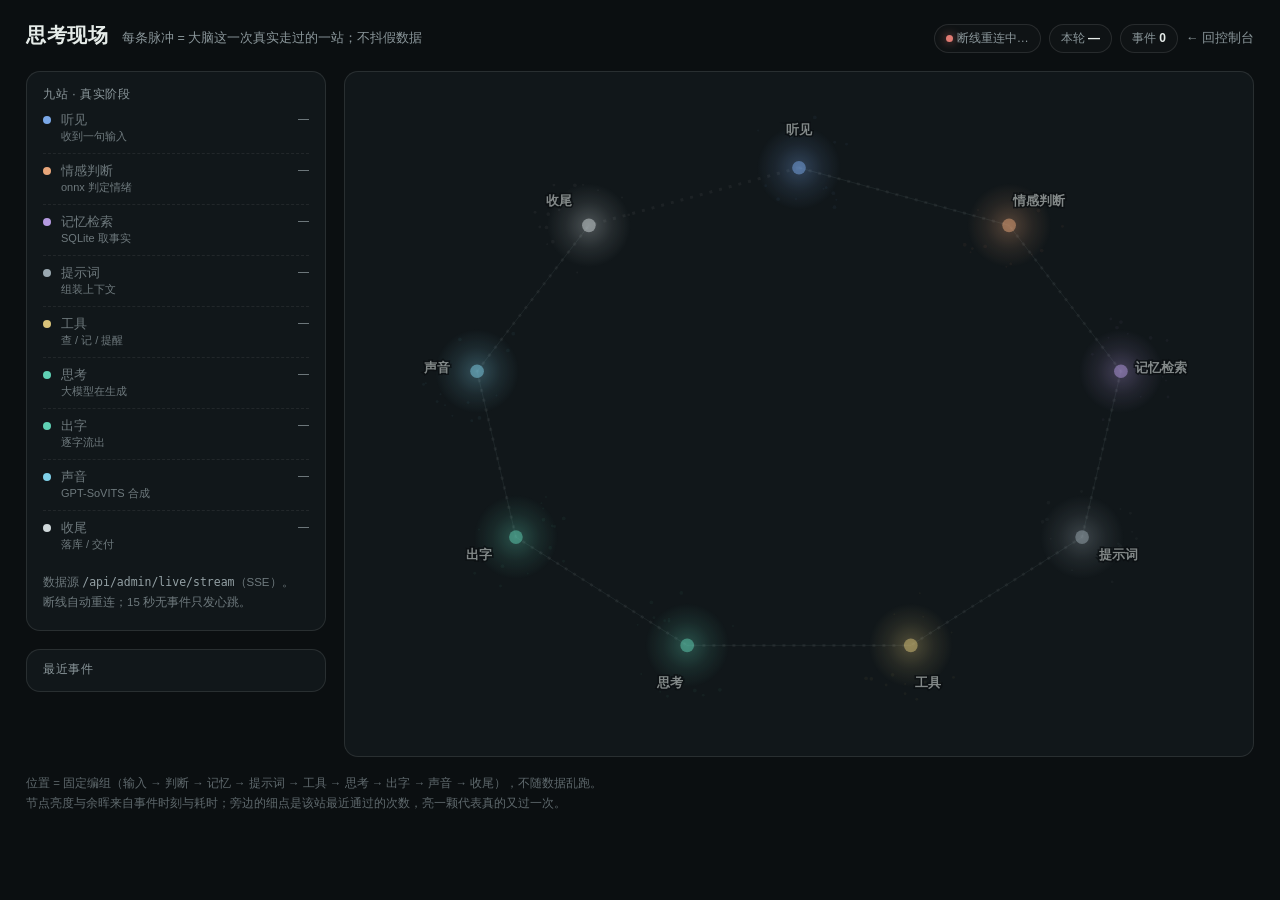
==== web/brain.html @ 8097867c "feat(观察-02): 新增「思考现场」脑图页——九站固定编组，脉冲与亮度只由真实事件驱动，带余晖与控制台入口" ====
<!DOCTYPE html>
<html lang="zh-CN">
<head>
<meta charset="utf-8">
<meta name="viewport" content="width=device-width, initial-scale=1">
<title>思考现场 · 神经联络</title>
<style>
  :root {
    --bg: #0b0f11;
    --panel: #11171a;
    --line: rgba(255, 255, 255, .10);
    --ink: #e6ece9;
    --muted: #8b979b;
    --accent: #5fd0b4;
    --warm: #e8a67a;
    --cool: #7aa8e8;
  }
  * { box-sizing: border-box; }
  body {
    margin: 0; background: var(--bg); color: var(--ink);
    font-family: -apple-system, "Segoe UI", "Microsoft YaHei", sans-serif;
    -webkit-font-smoothing: antialiased;
  }
  .wrap { max-width: 1560px; margin: 0 auto; padding: 22px 26px 34px; }
  .head { display: flex; align-items: baseline; gap: 14px; flex-wrap: wrap; }
  .head h1 { margin: 0; font-size: 20px; letter-spacing: .5px; font-weight: 650; }
  .head .sub { color: var(--muted); font-size: 12.5px; }
  .head .right { margin-left: auto; display: flex; gap: 8px; align-items: center; }
  .pill {
    border: 1px solid var(--line); border-radius: 999px; padding: 5px 11px;
    font-size: 12px; color: var(--muted); font-variant-numeric: tabular-nums;
    background: rgba(255,255,255,.02);
  }
  .pill b { color: var(--ink); font-weight: 600; }
  .dot { display: inline-block; width: 7px; height: 7px; border-radius: 50%; background: #6b7478; }
  .dot.on { background: var(--accent); box-shadow: 0 0 10px rgba(95,208,180,.8); }
  .dot.err { background: #e07a72; box-shadow: 0 0 10px rgba(224,122,114,.7); }
  a.back { color: var(--muted); text-decoration: none; font-size: 12.5px; }
  a.back:hover { color: var(--ink); }

  .layout { display: grid; grid-template-columns: 300px minmax(0, 1fr); gap: 18px; margin-top: 18px; }
  .panel {
    background: var(--panel); border: 1px solid var(--line); border-radius: 14px;
    overflow: hidden;
  }
  .stage { position: relative; }
  #atlas { display: block; width: 100%; height: min(76vh, 820px); }
  .legend { padding: 14px 16px 18px; }
  .legend .t { font-size: 12px; letter-spacing: .6px; color: var(--muted); text-transform: uppercase; }
  .row {
    display: grid; grid-template-columns: 10px 1fr auto; gap: 8px; align-items: start;
    padding: 9px 0; border-bottom: 1px dashed rgba(255,255,255,.07);
  }
  .row:last-child { border-bottom: 0; }
  .row .sw { width: 8px; height: 8px; border-radius: 50%; margin-top: 4px; }
  .row .nm { font-size: 12.5px; }
  .row .val { font-size: 11.5px; color: var(--muted); text-align: right; max-width: 130px;
    overflow: hidden; text-overflow: ellipsis; white-space: nowrap; font-variant-numeric: tabular-nums; }
  .row.idle .nm { color: #6e797d; }
  .where { margin-top: 12px; font-size: 11.5px; color: #6e797d; line-height: 1.7; }
  .where code { color: #93a0a4; }

  .feed { margin-top: 18px; padding: 12px 16px 14px; font-size: 12px; color: var(--muted); }
  .feed .line { padding: 4px 0; font-variant-numeric: tabular-nums; }
  .feed .k { color: #93a0a4; display: inline-block; min-width: 78px; }
  .feed .line b { color: var(--ink); font-weight: 600; }
  .foot { margin-top: 16px; color: #5f696d; font-size: 11.5px; line-height: 1.75; }
</style>
</head>
<body>
<div class="wrap">
  <div class="head">
    <h1>思考现场</h1>
    <span class="sub">每条脉冲 = 大脑这一次真实走过的一站；不抖假数据</span>
    <div class="right">
      <span class="pill"><span class="dot" id="conn-dot"></span> <span id="conn-txt">连接中…</span></span>
      <span class="pill">本轮 <b id="turn-ms">—</b></span>
      <span class="pill">事件 <b id="ev-count">0</b></span>
      <a class="back" href="admin.html">← 回控制台</a>
    </div>
  </div>

  <div class="layout">
    <div>
      <div class="panel legend" id="legend">
        <div class="t">九站 · 真实阶段</div>
        <div id="legend-rows"></div>
        <div class="where">
          数据源 <code>/api/admin/live/stream</code>（SSE）。<br>
          断线自动重连；15 秒无事件只发心跳。
        </div>
      </div>
      <div class="panel feed">
        <div class="t" style="font-size:11.5px;letter-spacing:.6px;color:#8b979b">最近事件</div>
        <div id="feed-lines"></div>
      </div>
    </div>
    <div class="panel stage">
      <canvas id="atlas"></canvas>
    </div>
  </div>

  <div class="foot">
    位置 = 固定编组（输入 → 判断 → 记忆 → 提示词 → 工具 → 思考 → 出字 → 声音 → 收尾），不随数据乱跑。<br>
    节点亮度与余晖来自事件时刻与耗时；旁边的细点是该站最近通过的次数，亮一颗代表真的又过一次。
  </div>
</div>
<script src="brain.js"></script>
</body>
</html>
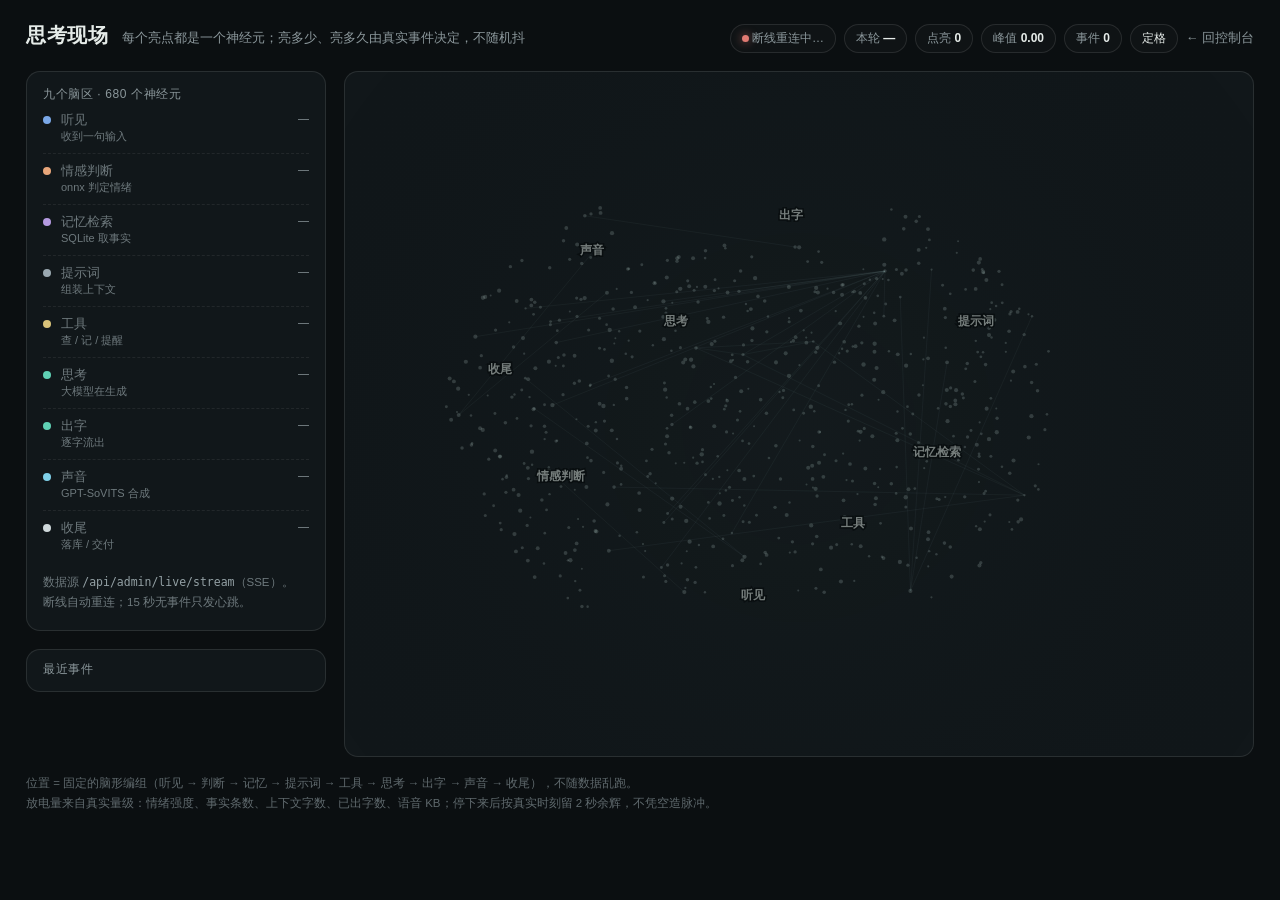
==== commit 504dfac3: "feat(观察-03): 脑图改成神经元网络——680 个神经元/2600 条突触，按真实量级成片放电，带 1.9 秒余晖与「定格」查看" ====
--- a/web/brain.html
+++ b/web/brain.html
@@ -32,6 +32,9 @@
     background: rgba(255,255,255,.02);
   }
   .pill b { color: var(--ink); font-weight: 600; }
+  .pill-btn { cursor: pointer; color: var(--ink); font: inherit; font-size: 12px; }
+  .pill-btn:hover { border-color: rgba(95,208,180,.45); }
+  .pill-btn.on { background: rgba(95,208,180,.14); border-color: rgba(95,208,180,.5); }
   .dot { display: inline-block; width: 7px; height: 7px; border-radius: 50%; background: #6b7478; }
   .dot.on { background: var(--accent); box-shadow: 0 0 10px rgba(95,208,180,.8); }
   .dot.err { background: #e07a72; box-shadow: 0 0 10px rgba(224,122,114,.7); }
@@ -71,11 +74,14 @@
 <div class="wrap">
   <div class="head">
     <h1>思考现场</h1>
-    <span class="sub">每条脉冲 = 大脑这一次真实走过的一站；不抖假数据</span>
+    <span class="sub">每个亮点都是一个神经元；亮多少、亮多久由真实事件决定，不随机抖</span>
     <div class="right">
       <span class="pill"><span class="dot" id="conn-dot"></span> <span id="conn-txt">连接中…</span></span>
       <span class="pill">本轮 <b id="turn-ms">—</b></span>
+      <span class="pill">点亮 <b id="fired">0</b></span>
+      <span class="pill">峰值 <b id="peak">0.00</b></span>
       <span class="pill">事件 <b id="ev-count">0</b></span>
+      <button class="pill pill-btn" id="hold-btn" type="button">定格</button>
       <a class="back" href="admin.html">← 回控制台</a>
     </div>
   </div>
@@ -83,7 +89,7 @@
   <div class="layout">
     <div>
       <div class="panel legend" id="legend">
-        <div class="t">九站 · 真实阶段</div>
+        <div class="t">九个脑区 · <span id="legend-count">0</span> 个神经元</div>
         <div id="legend-rows"></div>
         <div class="where">
           数据源 <code>/api/admin/live/stream</code>（SSE）。<br>
@@ -101,8 +107,8 @@
   </div>
 
   <div class="foot">
-    位置 = 固定编组（输入 → 判断 → 记忆 → 提示词 → 工具 → 思考 → 出字 → 声音 → 收尾），不随数据乱跑。<br>
-    节点亮度与余晖来自事件时刻与耗时；旁边的细点是该站最近通过的次数，亮一颗代表真的又过一次。
+    位置 = 固定的脑形编组（听见 → 判断 → 记忆 → 提示词 → 工具 → 思考 → 出字 → 声音 → 收尾），不随数据乱跑。<br>
+    放电量来自真实量级：情绪强度、事实条数、上下文字数、已出字数、语音 KB；停下来后按真实时刻留 2 秒余辉，不凭空造脉冲。
   </div>
 </div>
 <script src="brain.js"></script>
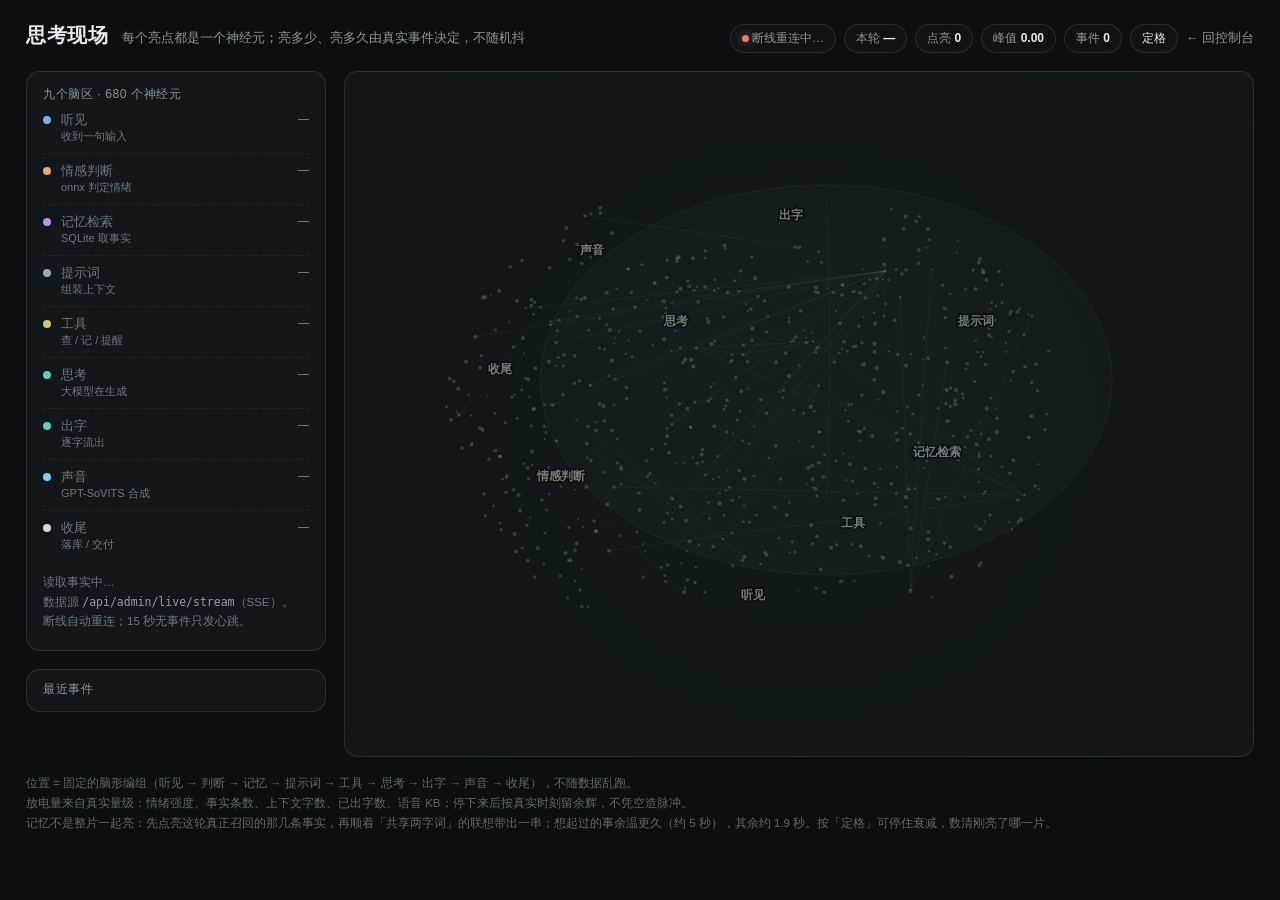
==== commit 1f9bfd92: "feat(观察-03): 脑图按「怎么想」再走一步——记忆按真实 fact 逐条点亮并顺共享两字词联想扩散、记忆余温 5.2s、活跃期注意力压暗、真实脑廓与纵裂、去掉凭空投射" ====
--- a/web/brain.html
+++ b/web/brain.html
@@ -92,6 +92,7 @@
         <div class="t">九个脑区 · <span id="legend-count">0</span> 个神经元</div>
         <div id="legend-rows"></div>
         <div class="where">
+          <span id="fact-load">读取事实中…</span><br>
           数据源 <code>/api/admin/live/stream</code>（SSE）。<br>
           断线自动重连；15 秒无事件只发心跳。
         </div>
@@ -108,7 +109,8 @@
 
   <div class="foot">
     位置 = 固定的脑形编组（听见 → 判断 → 记忆 → 提示词 → 工具 → 思考 → 出字 → 声音 → 收尾），不随数据乱跑。<br>
-    放电量来自真实量级：情绪强度、事实条数、上下文字数、已出字数、语音 KB；停下来后按真实时刻留 2 秒余辉，不凭空造脉冲。
+    放电量来自真实量级：情绪强度、事实条数、上下文字数、已出字数、语音 KB；停下来后按真实时刻留余辉，不凭空造脉冲。<br>
+    记忆不是整片一起亮：先点亮这轮真正召回的那几条事实，再顺着「共享两字词」的联想带出一串；想起过的事余温更久（约 5 秒），其余约 1.9 秒。按「定格」可停住衰减，数清刚亮了哪一片。
   </div>
 </div>
 <script src="brain.js"></script>
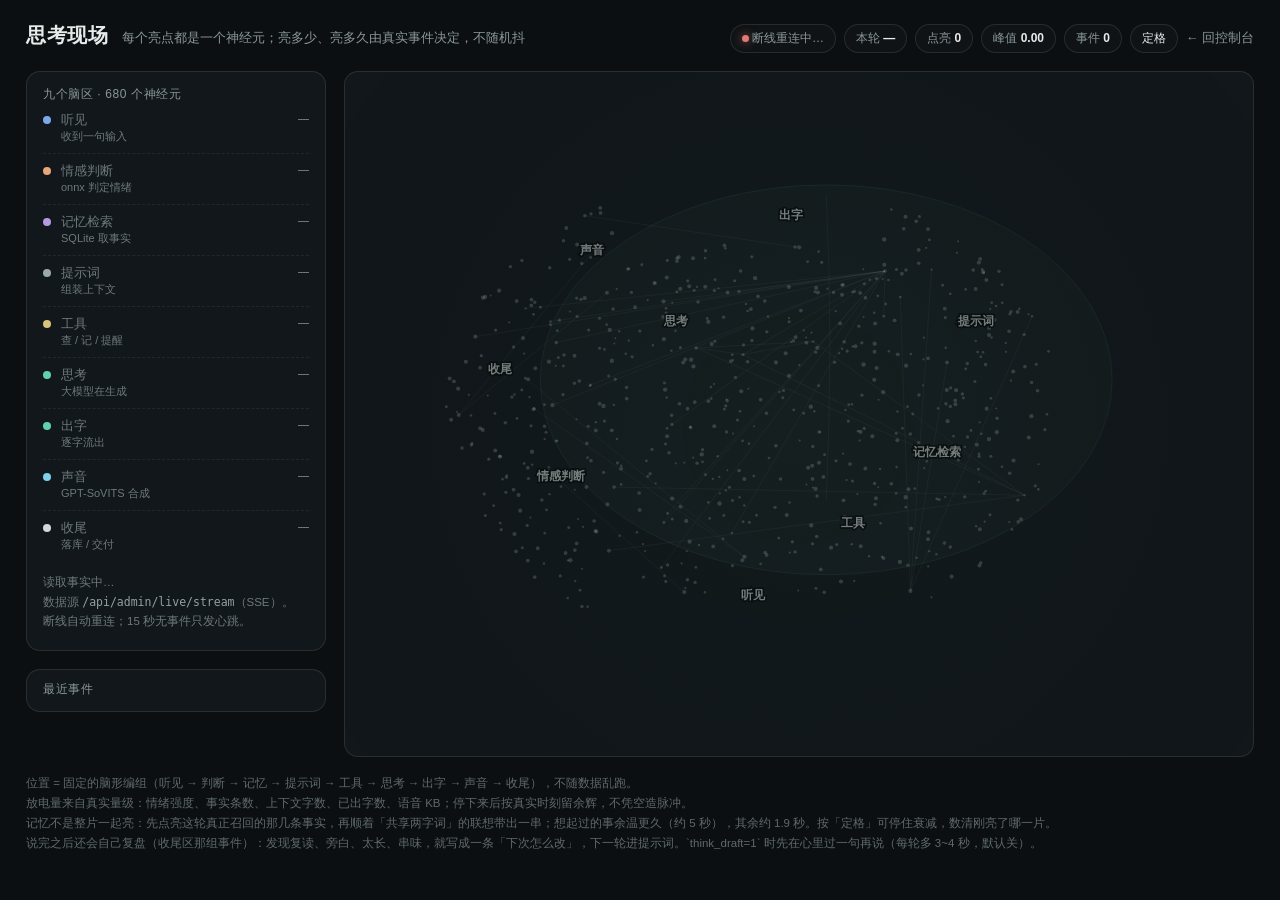
==== commit dc5660e9: "feat(思考): 人脑式三段落地——多路线索召回、出口自检、说完 6 秒反刍并把教训写回下一轮提示词、先想后说开关（默认关）" ====
--- a/web/brain.html
+++ b/web/brain.html
@@ -110,7 +110,8 @@
   <div class="foot">
     位置 = 固定的脑形编组（听见 → 判断 → 记忆 → 提示词 → 工具 → 思考 → 出字 → 声音 → 收尾），不随数据乱跑。<br>
     放电量来自真实量级：情绪强度、事实条数、上下文字数、已出字数、语音 KB；停下来后按真实时刻留余辉，不凭空造脉冲。<br>
-    记忆不是整片一起亮：先点亮这轮真正召回的那几条事实，再顺着「共享两字词」的联想带出一串；想起过的事余温更久（约 5 秒），其余约 1.9 秒。按「定格」可停住衰减，数清刚亮了哪一片。
+    记忆不是整片一起亮：先点亮这轮真正召回的那几条事实，再顺着「共享两字词」的联想带出一串；想起过的事余温更久（约 5 秒），其余约 1.9 秒。按「定格」可停住衰减，数清刚亮了哪一片。<br>
+    说完之后还会自己复盘（收尾区那组事件）：发现复读、旁白、太长、串味，就写成一条「下次怎么改」，下一轮进提示词。`think_draft=1` 时先在心里过一句再说（每轮多 3~4 秒，默认关）。
   </div>
 </div>
 <script src="brain.js"></script>
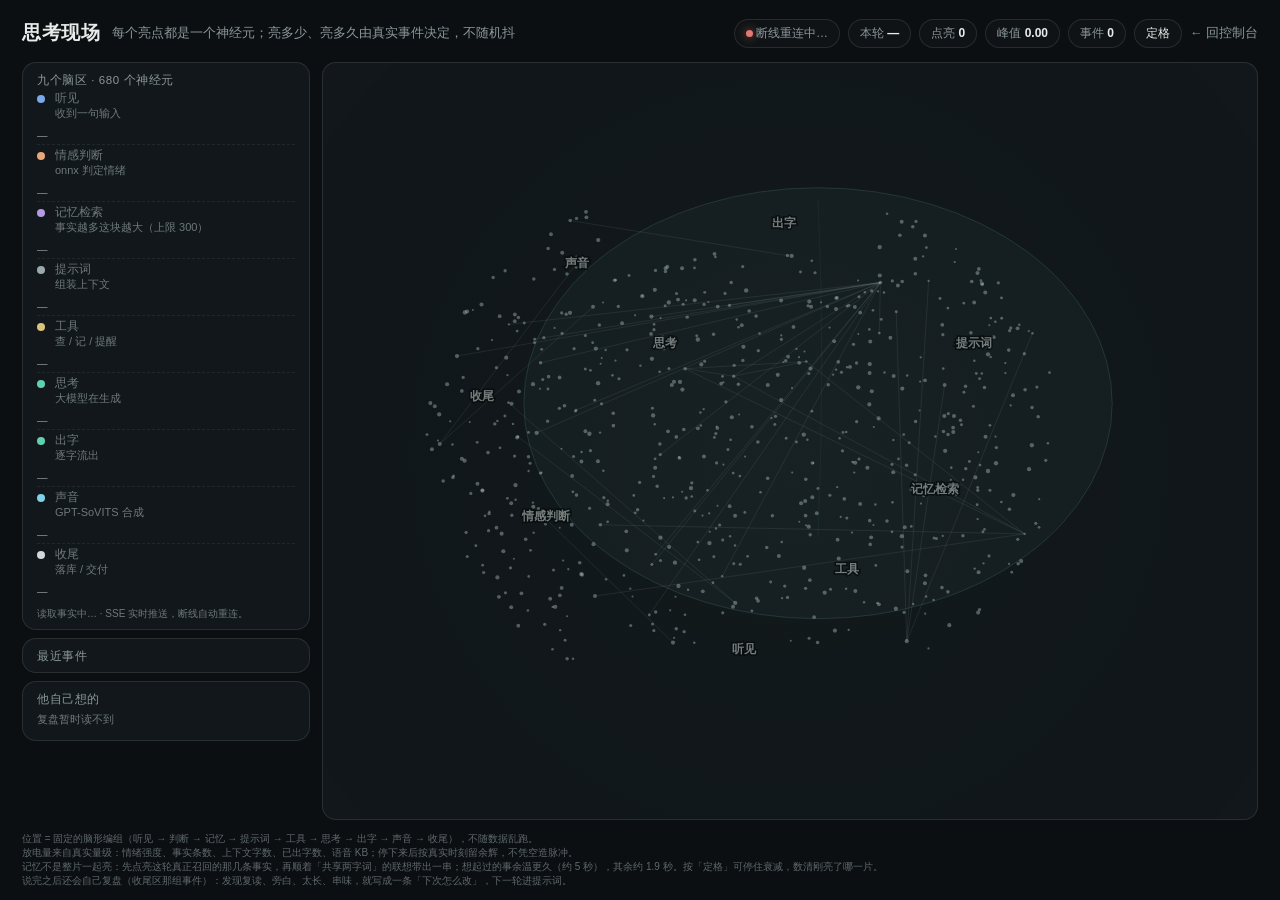
==== commit c99f6c63: "fix(脑图): 页面锁视口高度不再纵向滚动；图例说明不拆词、数值可换行不截断；画布铺满右栏高度；新增「他自己想的」复盘面板读取 /api/admin/lessons；接入 brain-growth." ====
--- a/web/brain.html
+++ b/web/brain.html
@@ -16,20 +16,26 @@
     --cool: #7aa8e8;
   }
   * { box-sizing: border-box; }
+  html, body { height: 100%; }
   body {
     margin: 0; background: var(--bg); color: var(--ink);
     font-family: -apple-system, "Segoe UI", "Microsoft YaHei", sans-serif;
     -webkit-font-smoothing: antialiased;
-  }
-  .wrap { max-width: 1560px; margin: 0 auto; padding: 22px 26px 34px; }
-  .head { display: flex; align-items: baseline; gap: 14px; flex-wrap: wrap; }
-  .head h1 { margin: 0; font-size: 20px; letter-spacing: .5px; font-weight: 650; }
-  .head .sub { color: var(--muted); font-size: 12.5px; }
-  .head .right { margin-left: auto; display: flex; gap: 8px; align-items: center; }
+    overflow: hidden;   /* 整页不出现纵向滚动；左栏内容多了只在栏内滚 */
+  }
+  .wrap {
+    height: 100%; max-width: 1560px; margin: 0 auto; padding: 16px 22px 12px;
+    display: flex; flex-direction: column; min-height: 0; gap: 12px;
+  }
+
+  .head { display: flex; align-items: center; gap: 12px; flex-wrap: nowrap; min-height: 34px; }
+  .head h1 { margin: 0; font-size: 19px; letter-spacing: .5px; font-weight: 650; white-space: nowrap; }
+  .head .sub { color: var(--muted); font-size: 12.5px; white-space: nowrap; overflow: hidden; text-overflow: ellipsis; }
+  .head .right { margin-left: auto; display: flex; gap: 8px; align-items: center; flex-wrap: nowrap; }
   .pill {
     border: 1px solid var(--line); border-radius: 999px; padding: 5px 11px;
     font-size: 12px; color: var(--muted); font-variant-numeric: tabular-nums;
-    background: rgba(255,255,255,.02);
+    background: rgba(255,255,255,.02); white-space: nowrap;
   }
   .pill b { color: var(--ink); font-weight: 600; }
   .pill-btn { cursor: pointer; color: var(--ink); font: inherit; font-size: 12px; }
@@ -38,36 +44,58 @@
   .dot { display: inline-block; width: 7px; height: 7px; border-radius: 50%; background: #6b7478; }
   .dot.on { background: var(--accent); box-shadow: 0 0 10px rgba(95,208,180,.8); }
   .dot.err { background: #e07a72; box-shadow: 0 0 10px rgba(224,122,114,.7); }
-  a.back { color: var(--muted); text-decoration: none; font-size: 12.5px; }
+  a.back { color: var(--muted); text-decoration: none; font-size: 12.5px; white-space: nowrap; }
   a.back:hover { color: var(--ink); }
 
-  .layout { display: grid; grid-template-columns: 300px minmax(0, 1fr); gap: 18px; margin-top: 18px; }
+  .layout { flex: 1; min-height: 0; display: grid; grid-template-columns: 288px minmax(0, 1fr); gap: 12px; }
+  .left { min-height: 0; display: flex; flex-direction: column; gap: 8px; overflow-y: auto; overflow-x: hidden; }
   .panel {
     background: var(--panel); border: 1px solid var(--line); border-radius: 14px;
-    overflow: hidden;
-  }
-  .stage { position: relative; }
-  #atlas { display: block; width: 100%; height: min(76vh, 820px); }
-  .legend { padding: 14px 16px 18px; }
-  .legend .t { font-size: 12px; letter-spacing: .6px; color: var(--muted); text-transform: uppercase; }
+  }
+  .stage { position: relative; min-height: 0; overflow: hidden; }
+  #atlas { display: block; width: 100%; height: 100%; }
+
+  .legend { padding: 10px 14px 8px; }
+  .legend .t, .feed .t, .lessons .t {
+    font-size: 11.5px; letter-spacing: .6px; color: var(--muted); text-transform: uppercase;
+  }
   .row {
-    display: grid; grid-template-columns: 10px 1fr auto; gap: 8px; align-items: start;
-    padding: 9px 0; border-bottom: 1px dashed rgba(255,255,255,.07);
+    display: grid; grid-template-columns: 10px minmax(0, 1fr); gap: 8px; align-items: start;
+    padding: 3px 0; border-bottom: 1px dashed rgba(255,255,255,.07);
   }
   .row:last-child { border-bottom: 0; }
   .row .sw { width: 8px; height: 8px; border-radius: 50%; margin-top: 4px; }
-  .row .nm { font-size: 12.5px; }
-  .row .val { font-size: 11.5px; color: var(--muted); text-align: right; max-width: 130px;
-    overflow: hidden; text-overflow: ellipsis; white-space: nowrap; font-variant-numeric: tabular-nums; }
+  .row .main { min-width: 0; }
+  .row .line1 { display: flex; justify-content: space-between; align-items: baseline; gap: 10px; }
+  .row .nm { font-size: 11.5px; }
+  .row .val {
+    font-size: 10.5px; color: var(--muted); text-align: right; min-width: 0;
+    overflow-wrap: anywhere; font-variant-numeric: tabular-nums;
+  }
+  /* 说明文字按词整体换行，不在中文/「上限 300」中间硬折 */
+  .row .hint {
+    margin-top: 1px; font-size: 10px; color: #6e797d; line-height: 1.4;
+    word-break: keep-all; overflow-wrap: normal;
+  }
   .row.idle .nm { color: #6e797d; }
-  .where { margin-top: 12px; font-size: 11.5px; color: #6e797d; line-height: 1.7; }
+  .where { margin-top: 6px; font-size: 10px; color: #6e797d; line-height: 1.5; }
   .where code { color: #93a0a4; }
 
-  .feed { margin-top: 18px; padding: 12px 16px 14px; font-size: 12px; color: var(--muted); }
-  .feed .line { padding: 4px 0; font-variant-numeric: tabular-nums; }
-  .feed .k { color: #93a0a4; display: inline-block; min-width: 78px; }
+  .feed { padding: 10px 14px 8px; flex: 0 0 auto; }
+  .feed .line { display: flex; gap: 8px; padding: 1px 0; font-size: 11px; color: var(--muted); font-variant-numeric: tabular-nums; }
+  .feed .k { color: #93a0a4; flex: 0 0 56px; }
+  .feed .region { color: #93a0a4; flex: 0 0 54px; }
   .feed .line b { color: var(--ink); font-weight: 600; }
-  .foot { margin-top: 16px; color: #5f696d; font-size: 11.5px; line-height: 1.75; }
+
+  .lessons { padding: 10px 14px 8px; }
+  .lesson-item { padding: 5px 0; border-bottom: 1px dashed rgba(255,255,255,.07); }
+  .lesson-item:last-child { border-bottom: 0; }
+  .lesson-meta { display: flex; gap: 10px; font-size: 10px; color: var(--muted); font-variant-numeric: tabular-nums; }
+  .lesson-kind { color: #b49ae0; }
+  .lesson-note { margin-top: 2px; font-size: 10.5px; color: var(--ink); line-height: 1.4; white-space: pre-wrap; overflow-wrap: anywhere; }
+  .lesson-empty { font-size: 11px; color: #6e797d; padding: 5px 0; }
+
+  .foot { flex: 0 0 auto; color: #5f696d; font-size: 10px; line-height: 1.4; }
 </style>
 </head>
 <body>
@@ -87,19 +115,21 @@
   </div>
 
   <div class="layout">
-    <div>
+    <div class="left">
       <div class="panel legend" id="legend">
         <div class="t">九个脑区 · <span id="legend-count">0</span> 个神经元</div>
         <div id="legend-rows"></div>
         <div class="where">
-          <span id="fact-load">读取事实中…</span><br>
-          数据源 <code>/api/admin/live/stream</code>（SSE）。<br>
-          断线自动重连；15 秒无事件只发心跳。
+          <span id="fact-load">读取事实中…</span> · SSE 实时推送，断线自动重连。
         </div>
       </div>
       <div class="panel feed">
-        <div class="t" style="font-size:11.5px;letter-spacing:.6px;color:#8b979b">最近事件</div>
+        <div class="t">最近事件</div>
         <div id="feed-lines"></div>
+      </div>
+      <div class="panel lessons">
+        <div class="t">他自己想的</div>
+        <div id="lesson-list"><div class="lesson-empty">读取中…</div></div>
       </div>
     </div>
     <div class="panel stage">
@@ -111,9 +141,71 @@
     位置 = 固定的脑形编组（听见 → 判断 → 记忆 → 提示词 → 工具 → 思考 → 出字 → 声音 → 收尾），不随数据乱跑。<br>
     放电量来自真实量级：情绪强度、事实条数、上下文字数、已出字数、语音 KB；停下来后按真实时刻留余辉，不凭空造脉冲。<br>
     记忆不是整片一起亮：先点亮这轮真正召回的那几条事实，再顺着「共享两字词」的联想带出一串；想起过的事余温更久（约 5 秒），其余约 1.9 秒。按「定格」可停住衰减，数清刚亮了哪一片。<br>
-    说完之后还会自己复盘（收尾区那组事件）：发现复读、旁白、太长、串味，就写成一条「下次怎么改」，下一轮进提示词。`think_draft=1` 时先在心里过一句再说（每轮多 3~4 秒，默认关）。
+    说完之后还会自己复盘（收尾区那组事件）：发现复读、旁白、太长、串味，就写成一条「下次怎么改」，下一轮进提示词。
   </div>
 </div>
+
+<script src="brain-growth.js"></script>
 <script src="brain.js"></script>
+<script>
+/* 「他自己想的」：把它复盘写下的原话如实摆出来，不改写、不补编。 */
+(function () {
+  'use strict';
+  var box = document.getElementById('lesson-list');
+  if (!box) return;
+
+  function adminToken() {
+    try { return localStorage.getItem('companion.admin_token') || ''; } catch (e) { return ''; }
+  }
+  function relativeTime(iso) {
+    if (!iso) return '';
+    var t = new Date(String(iso).replace(' ', 'T')).getTime();
+    if (!t || isNaN(t)) return String(iso);
+    var s = Math.max(0, Math.round((Date.now() - t) / 1000));
+    if (s < 60) return s + ' 秒前';
+    if (s < 3600) return Math.floor(s / 60) + ' 分前';
+    if (s < 86400) return Math.floor(s / 3600) + ' 时前';
+    var d = new Date(t);
+    return ('0' + (d.getMonth() + 1)).slice(-2) + '-' + ('0' + d.getDate()).slice(-2) + ' ' +
+      ('0' + d.getHours()).slice(-2) + ':' + ('0' + d.getMinutes()).slice(-2);
+  }
+  function showEmpty(text) {
+    box.innerHTML = '';
+    var e = document.createElement('div');
+    e.className = 'lesson-empty';
+    e.textContent = text;
+    box.appendChild(e);
+  }
+  function render(items) {
+    box.innerHTML = '';
+    if (!items || !items.length) { showEmpty('还没有复盘'); return; }
+    items.forEach(function (it) {
+      var row = document.createElement('div');
+      row.className = 'lesson-item';
+      var meta = document.createElement('div');
+      meta.className = 'lesson-meta';
+      var when = document.createElement('span');
+      when.textContent = relativeTime(it.created_at);
+      var kind = document.createElement('span');
+      kind.className = 'lesson-kind';
+      kind.textContent = it.kind || '复盘';
+      meta.appendChild(when);
+      meta.appendChild(kind);
+      var note = document.createElement('div');
+      note.className = 'lesson-note';
+      note.textContent = String(it.note || '');
+      row.appendChild(meta);
+      row.appendChild(note);
+      box.appendChild(row);
+    });
+  }
+  fetch('/api/admin/lessons?limit=5', {
+    headers: adminToken() ? { 'X-Admin-Token': adminToken() } : {}
+  })
+    .then(function (r) { return r.json(); })
+    .then(function (d) { render(d.items || []); })
+    .catch(function () { showEmpty('复盘暂时读不到'); });
+})();
+</script>
 </body>
 </html>
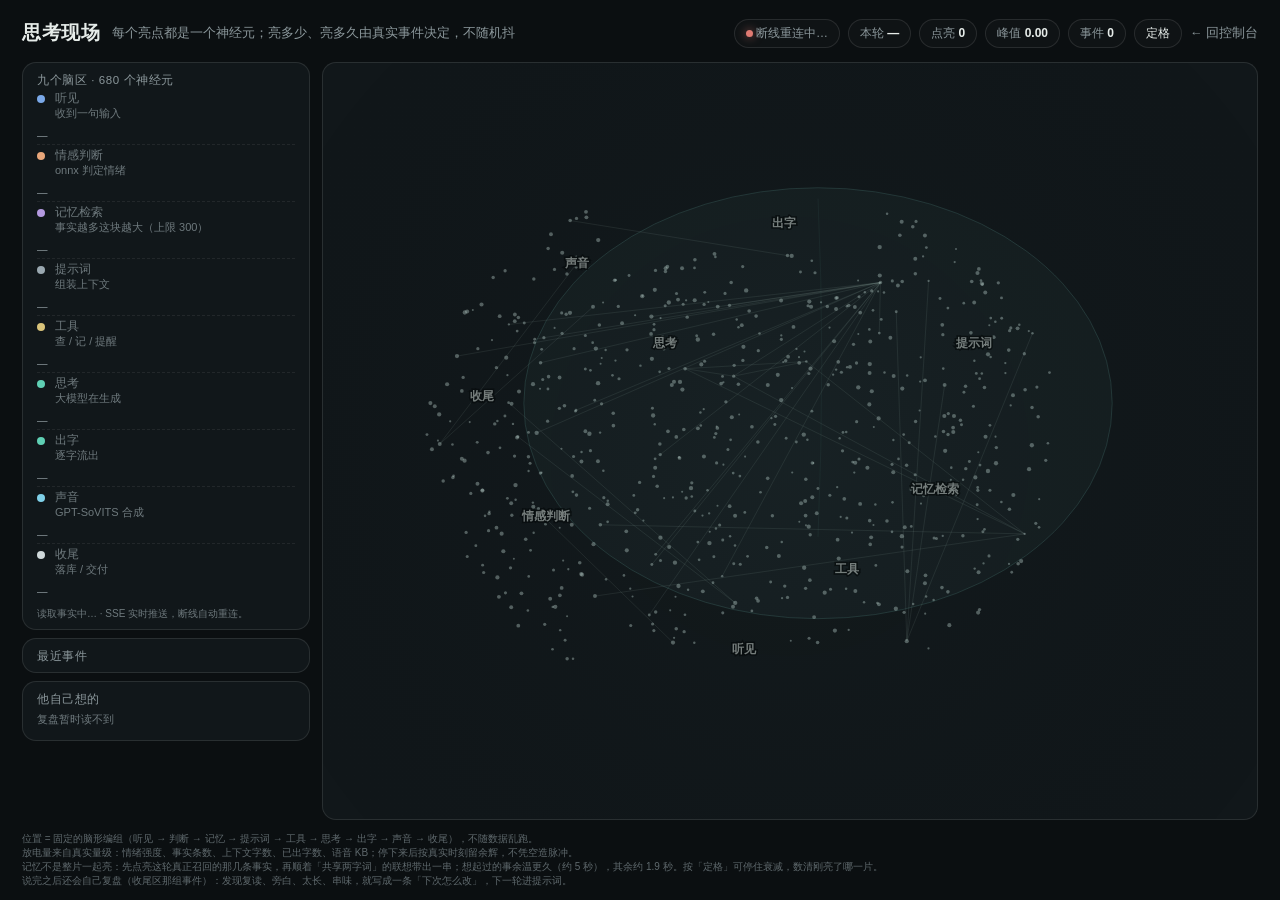
==== commit ec37e49a: "brain: 图例数值允许换行不贴边，事件时间列加宽以容纳分秒" ====
--- a/web/brain.html
+++ b/web/brain.html
@@ -66,13 +66,14 @@
   .row:last-child { border-bottom: 0; }
   .row .sw { width: 8px; height: 8px; border-radius: 50%; margin-top: 4px; }
   .row .main { min-width: 0; }
-  .row .line1 { display: flex; justify-content: space-between; align-items: baseline; gap: 10px; }
-  .row .nm { font-size: 11.5px; }
+  .row .line1 { display: flex; flex-wrap: wrap; justify-content: space-between; align-items: baseline; gap: 2px 10px; }
+  .row .nm { flex: 0 1 auto; font-size: 11.5px; }
   .row .val {
-    font-size: 10.5px; color: var(--muted); text-align: right; min-width: 0;
-    overflow-wrap: anywhere; font-variant-numeric: tabular-nums;
-  }
-  /* 说明文字按词整体换行，不在中文/「上限 300」中间硬折 */
+    flex: 1 1 auto; min-width: 0; font-size: 10.5px; color: var(--muted);
+    text-align: right; white-space: normal; overflow-wrap: anywhere; word-break: break-word;
+    font-variant-numeric: tabular-nums;
+  }
+  /* 说明文字按词整体换行，不在中文/上限数字中间硬折 */
   .row .hint {
     margin-top: 1px; font-size: 10px; color: #6e797d; line-height: 1.4;
     word-break: keep-all; overflow-wrap: normal;
@@ -83,7 +84,7 @@
 
   .feed { padding: 10px 14px 8px; flex: 0 0 auto; }
   .feed .line { display: flex; gap: 8px; padding: 1px 0; font-size: 11px; color: var(--muted); font-variant-numeric: tabular-nums; }
-  .feed .k { color: #93a0a4; flex: 0 0 56px; }
+  .feed .k { color: #93a0a4; flex: 0 0 78px; }
   .feed .region { color: #93a0a4; flex: 0 0 54px; }
   .feed .line b { color: var(--ink); font-weight: 600; }
 
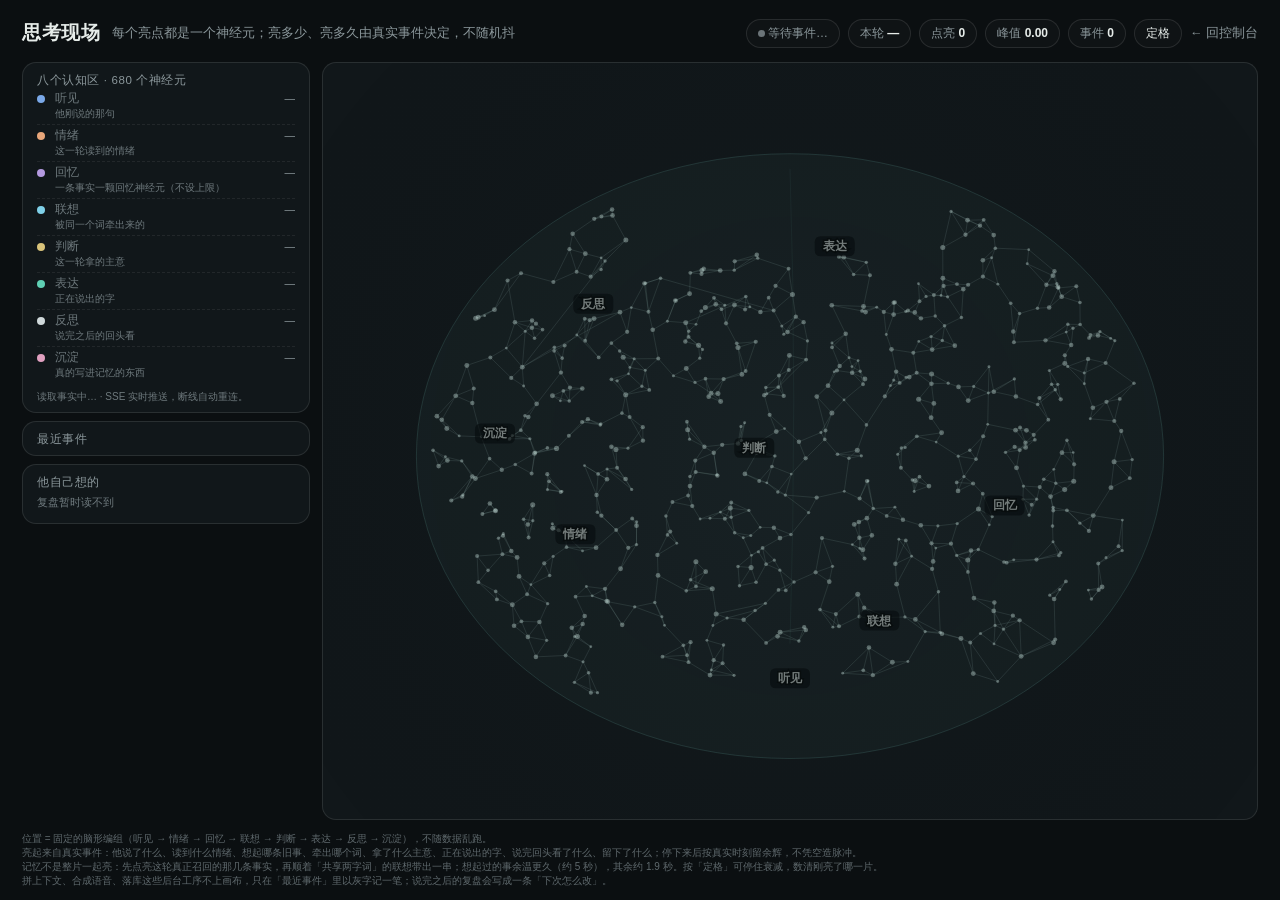
==== commit cb6285bf: "feat(脑图): 工序区改为八个认知区——听见/情绪/回忆/联想/判断/表达/反思/沉淀，标签写这一轮真实内容；内部工序降为灰字事件；生长1:1不设上限+边预算护栏" ====
--- a/web/brain.html
+++ b/web/brain.html
@@ -70,7 +70,7 @@
   .row .nm { flex: 0 1 auto; font-size: 11.5px; }
   .row .val {
     flex: 1 1 auto; min-width: 0; font-size: 10.5px; color: var(--muted);
-    text-align: right; white-space: normal; overflow-wrap: anywhere; word-break: break-word;
+    text-align: right; white-space: normal; overflow-wrap: break-word; word-break: normal;
     font-variant-numeric: tabular-nums;
   }
   /* 说明文字按词整体换行，不在中文/上限数字中间硬折 */
@@ -79,14 +79,20 @@
     word-break: keep-all; overflow-wrap: normal;
   }
   .row.idle .nm { color: #6e797d; }
-  .where { margin-top: 6px; font-size: 10px; color: #6e797d; line-height: 1.5; }
+  .where {
+    margin-top: 6px; font-size: 10px; color: #6e797d; line-height: 1.5;
+    word-break: keep-all; overflow-wrap: normal;
+  }
   .where code { color: #93a0a4; }
 
   .feed { padding: 10px 14px 8px; flex: 0 0 auto; }
-  .feed .line { display: flex; gap: 8px; padding: 1px 0; font-size: 11px; color: var(--muted); font-variant-numeric: tabular-nums; }
+  .feed .line { display: flex; gap: 8px; padding: 0 0; font-size: 11px; color: var(--muted); font-variant-numeric: tabular-nums; }
   .feed .k { color: #93a0a4; flex: 0 0 78px; }
   .feed .region { color: #93a0a4; flex: 0 0 54px; }
   .feed .line b { color: var(--ink); font-weight: 600; }
+  /* 后台工序（拼上下文 / 合成语音 / 落库）：灰字，不上画布 */
+  .feed .line.internal { color: #6e797d; }
+  .feed .line.internal .k, .feed .line.internal .region { color: #5f696d; }
 
   .lessons { padding: 10px 14px 8px; }
   .lesson-item { padding: 5px 0; border-bottom: 1px dashed rgba(255,255,255,.07); }
@@ -118,7 +124,7 @@
   <div class="layout">
     <div class="left">
       <div class="panel legend" id="legend">
-        <div class="t">九个脑区 · <span id="legend-count">0</span> 个神经元</div>
+        <div class="t">八个认知区 · <span id="legend-count">0</span> 个神经元</div>
         <div id="legend-rows"></div>
         <div class="where">
           <span id="fact-load">读取事实中…</span> · SSE 实时推送，断线自动重连。
@@ -139,10 +145,10 @@
   </div>
 
   <div class="foot">
-    位置 = 固定的脑形编组（听见 → 判断 → 记忆 → 提示词 → 工具 → 思考 → 出字 → 声音 → 收尾），不随数据乱跑。<br>
-    放电量来自真实量级：情绪强度、事实条数、上下文字数、已出字数、语音 KB；停下来后按真实时刻留余辉，不凭空造脉冲。<br>
+    位置 = 固定的脑形编组（听见 → 情绪 → 回忆 → 联想 → 判断 → 表达 → 反思 → 沉淀），不随数据乱跑。<br>
+    亮起来自真实事件：他说了什么、读到什么情绪、想起哪条旧事、牵出哪个词、拿了什么主意、正在说出的字、说完回头看了什么、留下了什么；停下来后按真实时刻留余辉，不凭空造脉冲。<br>
     记忆不是整片一起亮：先点亮这轮真正召回的那几条事实，再顺着「共享两字词」的联想带出一串；想起过的事余温更久（约 5 秒），其余约 1.9 秒。按「定格」可停住衰减，数清刚亮了哪一片。<br>
-    说完之后还会自己复盘（收尾区那组事件）：发现复读、旁白、太长、串味，就写成一条「下次怎么改」，下一轮进提示词。
+    拼上下文、合成语音、落库这些后台工序不上画布，只在「最近事件」里以灰字记一笔；说完之后的复盘会写成一条「下次怎么改」。
   </div>
 </div>
 
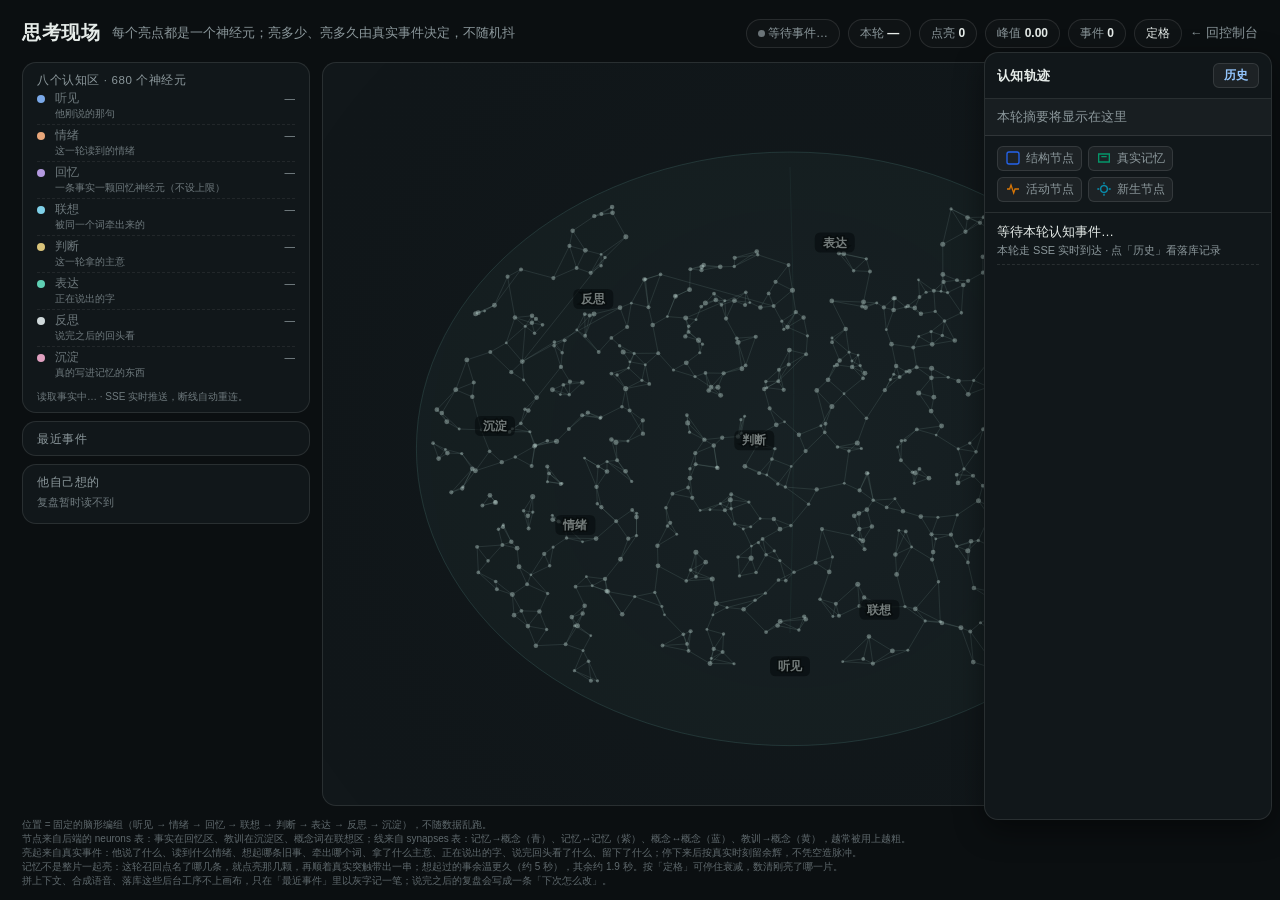
==== commit fee4c78a: "feat(core): 接入认知/演化/记忆/神经模块，补维护脚本与验收测试；忽略归档包、错误日志与审计临时产物" ====
--- a/web/brain.html
+++ b/web/brain.html
@@ -26,6 +26,7 @@
   .wrap {
     height: 100%; max-width: 1560px; margin: 0 auto; padding: 16px 22px 12px;
     display: flex; flex-direction: column; min-height: 0; gap: 12px;
+    position: relative;   /* T36：认知轨迹面板的绝对定位参照 */
   }
 
   .head { display: flex; align-items: center; gap: 12px; flex-wrap: nowrap; min-height: 34px; }
@@ -103,6 +104,59 @@
   .lesson-empty { font-size: 11px; color: #6e797d; padding: 5px 0; }
 
   .foot { flex: 0 0 auto; color: #5f696d; font-size: 10px; line-height: 1.4; }
+
+  /* ==== T36 认知轨迹观察面板（深色 · 与脑图主体统一 · 中性色板 · 无渐变）==== */
+  .cog-panel {
+    position: absolute; right: 8px; top: 52px; bottom: 80px; width: 288px;
+    background: var(--panel); border: 1px solid var(--line); border-radius: 14px;
+    display: flex; flex-direction: column; font-size: 13px; z-index: 20;
+    color: var(--ink); box-shadow: 0 10px 30px rgba(0, 0, 0, .45); flex: none;
+  }
+  .cog-head {
+    display: flex; justify-content: space-between; align-items: center;
+    padding: 10px 12px; border-bottom: 1px solid var(--line); font-weight: 600;
+    letter-spacing: .3px;
+  }
+  .cog-head button {
+    cursor: pointer; font: inherit; font-size: 12px; font-weight: 600;
+    color: #93c5fd; background: rgba(255, 255, 255, .05); border: 1px solid var(--line);
+    border-radius: 6px; padding: 3px 10px;
+  }
+  .cog-head button:hover { background: rgba(255, 255, 255, .12); border-color: rgba(147, 197, 253, .5); }
+  .cog-summary {
+    padding: 8px 12px; color: var(--muted); background: rgba(255, 255, 255, .03);
+    border-bottom: 1px solid var(--line); line-height: 1.5;
+  }
+  .cog-legend {
+    display: flex; flex-wrap: wrap; gap: 6px; list-style: none; margin: 0;
+    padding: 10px 12px; color: var(--muted); border-bottom: 1px solid var(--line);
+  }
+  .cog-legend li {
+    display: flex; align-items: center; gap: 5px; white-space: nowrap;
+    background: rgba(255, 255, 255, .05); border: 1px solid var(--line);
+    border-radius: 6px; padding: 3px 7px; font-size: 12px;
+  }
+  .cog-legend svg { width: 16px; height: 16px; }
+  /* 四类节点：中性色、无渐变（蓝 / 绿 / 琥珀 / 青）；深底板由 .cog-legend li 提供以保可辨 */
+  .nd-structure { color: #2563eb; }
+  .nd-memory    { color: #059669; }
+  .nd-activity  { color: #d97706; }
+  .nd-emergent  { color: #0891b2; }
+  .cog-nodes { flex: 1; overflow: auto; padding: 4px 12px; }
+  .cog-node {
+    display: flex; gap: 8px; align-items: flex-start; padding: 6px 0;
+    border-bottom: 1px dashed var(--line); color: var(--ink);
+  }
+  .cog-node svg { width: 18px; height: 18px; flex: none; }
+  .cog-node small { display: block; color: var(--muted); font-size: 11px; margin-top: 2px; }
+  .cog-node.pulse { border-left: 2px solid var(--accent); padding-left: 6px; }
+  /* 窄屏：面板收起为脑图下方的整行块 */
+  @media (max-width: 720px) {
+    .cog-panel {
+      position: static; width: auto; height: 240px; margin: 8px;
+      box-shadow: none;
+    }
+  }
 </style>
 </head>
 <body>
@@ -144,10 +198,34 @@
     </div>
   </div>
 
+  <!-- T36：认知轨迹面板四类节点内联 SVG symbol（禁 emoji、禁紫粉渐变） -->
+  <svg width="0" height="0" style="position:absolute" aria-hidden="true">
+    <symbol id="ic-structure" viewBox="0 0 24 24"><rect x="3" y="3" width="18" height="18" rx="3" fill="none" stroke="currentColor" stroke-width="2"/></symbol>
+    <symbol id="ic-memory" viewBox="0 0 24 24"><path d="M4 6h16v12H4z M8 10h8" fill="none" stroke="currentColor" stroke-width="2"/></symbol>
+    <symbol id="ic-activity" viewBox="0 0 24 24"><path d="M3 12h4l2-6 4 12 2-6h6" fill="none" stroke="currentColor" stroke-width="2"/></symbol>
+    <symbol id="ic-emergent" viewBox="0 0 24 24"><circle cx="12" cy="12" r="5" fill="none" stroke="currentColor" stroke-width="2"/><path d="M12 2v3M12 19v3M2 12h3M19 12h3" stroke="currentColor" stroke-width="2"/></symbol>
+  </svg>
+
+  <aside id="cog-panel" class="cog-panel">
+    <div class="cog-head">
+      <span>认知轨迹</span>
+      <button id="cog-history" type="button" aria-label="查看历史">历史</button>
+    </div>
+    <div id="cog-summary" class="cog-summary">本轮摘要将显示在这里</div>
+    <ul id="cog-legend" class="cog-legend">
+      <li><svg class="nd-structure"><use href="#ic-structure"/></svg>结构节点</li>
+      <li><svg class="nd-memory"><use href="#ic-memory"/></svg>真实记忆</li>
+      <li><svg class="nd-activity"><use href="#ic-activity"/></svg>活动节点</li>
+      <li><svg class="nd-emergent"><use href="#ic-emergent"/></svg>新生节点</li>
+    </ul>
+    <div id="cog-nodes" class="cog-nodes"></div>
+  </aside>
+
   <div class="foot">
     位置 = 固定的脑形编组（听见 → 情绪 → 回忆 → 联想 → 判断 → 表达 → 反思 → 沉淀），不随数据乱跑。<br>
+    节点来自后端的 neurons 表：事实在回忆区、教训在沉淀区、概念词在联想区；线来自 synapses 表：记忆→概念（青）、记忆↔记忆（紫）、概念↔概念（蓝）、教训→概念（黄），越常被用上越粗。<br>
     亮起来自真实事件：他说了什么、读到什么情绪、想起哪条旧事、牵出哪个词、拿了什么主意、正在说出的字、说完回头看了什么、留下了什么；停下来后按真实时刻留余辉，不凭空造脉冲。<br>
-    记忆不是整片一起亮：先点亮这轮真正召回的那几条事实，再顺着「共享两字词」的联想带出一串；想起过的事余温更久（约 5 秒），其余约 1.9 秒。按「定格」可停住衰减，数清刚亮了哪一片。<br>
+    记忆不是整片一起亮：这轮召回点名了哪几条，就点亮那几颗，再顺着真实突触带出一串；想起过的事余温更久（约 5 秒），其余约 1.9 秒。按「定格」可停住衰减，数清刚亮了哪一片。<br>
     拼上下文、合成语音、落库这些后台工序不上画布，只在「最近事件」里以灰字记一笔；说完之后的复盘会写成一条「下次怎么改」。
   </div>
 </div>
